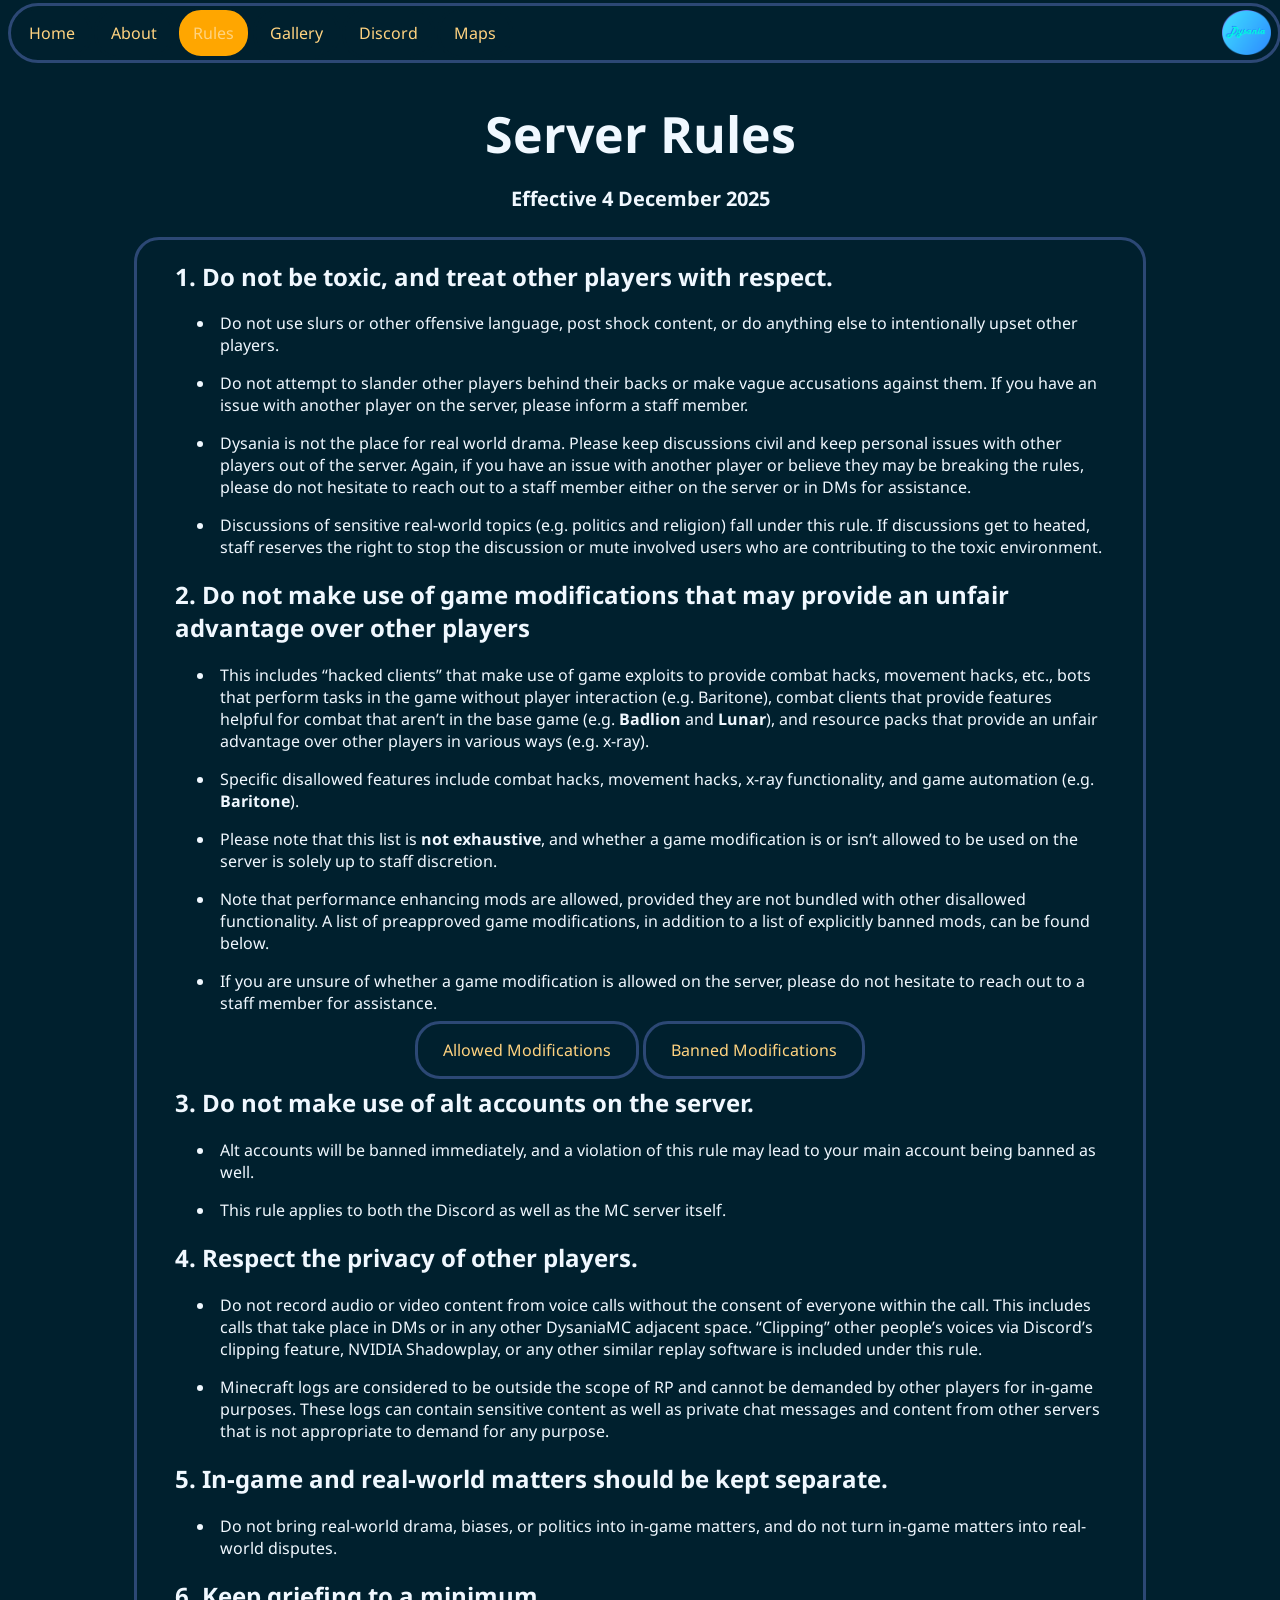
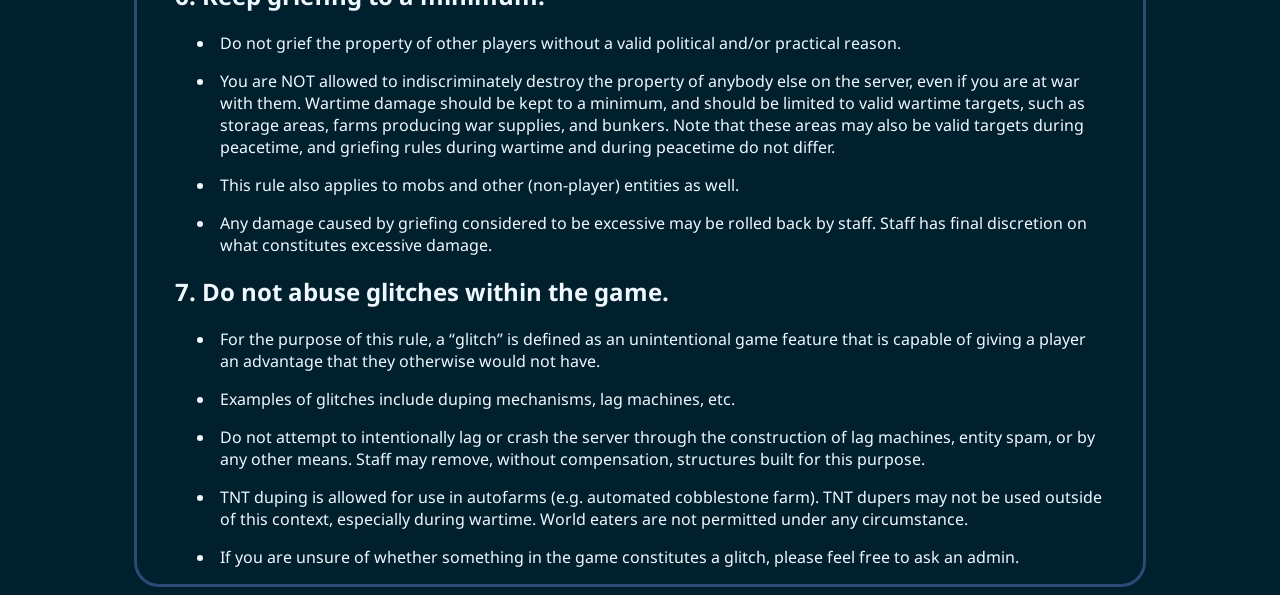
==== rules/index.html @ c0161432 "add rules page + fix navbar" ====
<!DOCTYPE html>
<html>
    <head>
        <title>DysaniaMC - Rules</title>
        <link rel="stylesheet" href="../style.css">
    </head>
    <body>
        <ul class="navbar">
            <li><a href="/">Home</a></li>
            <li><a href="/about">About</a></li>
            <li><a class="active" href="/rules">Rules</a></li>
            <li><a href="/gallery">Gallery</a></li>
            <li><a href="/discord">Discord</a></li>
            <li><a href="https://maps.dysaniamc.com">Maps</a></li>
            <li class="right"><img src="../dysania_logo_navbar.png" height="45px"></li>
        </ul>
        <h1 class="titular">Server Rules</h1>
        <h2 class="subtitular">Effective 4 December 2025</h2>
        <div class="content">
            <h2>1. Do not be toxic, and treat other players with respect.</h2>
            <ul class="rule">
                <li><p>Do not use slurs or other offensive language, post shock content, or do anything else to intentionally upset other players.</p></li>
                <li><p>Do not attempt to slander other players behind their backs or make vague accusations against them. If you have an issue with another player on the server, please inform a staff member.</p></li>
                <li><p>Dysania is not the place for real world drama. Please keep discussions civil and keep personal issues with other players out of the server. Again, if you have an issue with another player or believe they may be breaking the rules, please do not hesitate to reach out to a staff member either on the server or in DMs for assistance.</p></li>
                <li><p>Discussions of sensitive real-world topics (e.g. politics and religion) fall under this rule. If discussions get to heated, staff reserves the right to stop the discussion or mute involved users who are contributing to the toxic environment.</p></li>
            </ul>
            <h2>2. Do not make use of game modifications that may provide an unfair advantage over other players</h2>
            <ul class="rule">
                <li><p>This includes “hacked clients” that make use of game exploits to provide combat hacks, movement hacks, etc., bots that perform tasks in the game without player interaction (e.g. Baritone), combat clients that provide features helpful for combat that aren’t in the base game (e.g. <strong>Badlion</strong> and <strong>Lunar</strong>), and resource packs that provide an unfair advantage over other players in various ways (e.g. x-ray). </p></li>
                <li><p>Specific disallowed features include combat hacks, movement hacks, x-ray functionality, and game automation (e.g. <strong>Baritone</strong>).</p></li>
                <li><p>Please note that this list is <strong>not exhaustive</strong>, and whether a game modification is or isn’t allowed to be used on the server is solely up to staff discretion.</p></li>
                <li><p>Note that performance enhancing mods are allowed, provided they are not bundled with other disallowed functionality. A list of preapproved game modifications, in addition to a list of explicitly banned mods, can be found below.</p></li>
                <li><p>If you are unsure of whether a game modification is allowed on the server, please do not hesitate to reach out to a staff member for assistance.</p></li>
            </ul>
            <div class="buttons">
                <span class="button"><a href="/rules/allowed-mods">Allowed Modifications</a></span>
                <span class="button"><a href="/rules/banned-mods">Banned Modifications</a></span>
            </div>
            <h2>3. Do not make use of alt accounts on the server.</h2>
            <ul class="rule">
                <li><p>Alt accounts will be banned immediately, and a violation of this rule may lead to your main account being banned as well.</p></li>
                <li><p>This rule applies to both the Discord as well as the MC server itself.</p></li>
            </ul>
            <h2>4. Respect the privacy of other players.</h2>
            <ul class="rule">
                <li><p>Do not record audio or video content from voice calls without the consent of everyone within the call. This includes calls that take place in DMs or in any other DysaniaMC adjacent space. “Clipping” other people’s voices via Discord’s clipping feature, NVIDIA Shadowplay, or any other similar replay software is included under this rule.</p></li>
                <li><p>Minecraft logs are considered to be outside the scope of RP and cannot be demanded by other players for in-game purposes. These logs can contain sensitive content as well as private chat messages and content from other servers that is not appropriate to demand for any purpose.</p></li>
            </ul>
            <h2>5. In-game and real-world matters should be kept separate.</h2>
            <ul class="rule">
                <li><p>Do not bring real-world drama, biases, or politics into in-game matters, and do not turn in-game matters into real-world disputes.</p></li>
            </ul>
            <h2>6. Keep griefing to a minimum.</h2>
            <ul class="rule">
                <li><p>Do not grief the property of other players without a valid political and/or practical reason.</p></li>
                <li><p>You are NOT allowed to indiscriminately destroy the property of anybody else on the server, even if you are at war with them. Wartime damage should be kept to a minimum, and should be limited to valid wartime targets, such as storage areas, farms producing war supplies, and bunkers. Note that these areas may also be valid targets during peacetime, and griefing rules during wartime and during peacetime do not differ.</p></li>
                <li><p>This rule also applies to mobs and other (non-player) entities as well.</p></li>
                <li><p>Any damage caused by griefing considered to be excessive may be rolled back by staff. Staff has final discretion on what constitutes excessive damage.</p></li>
            </ul>
            <h2>7. Do not abuse glitches within the game.</h2>
            <ul class="rule">
                <li><p>For the purpose of this rule, a “glitch” is defined as an unintentional game feature that is capable of giving a player an advantage that they otherwise would not have.</p></li>
                <li><p>Examples of glitches include duping mechanisms, lag machines, etc.</p></li>
                <li><p>Do not attempt to intentionally lag or crash the server through the construction of lag machines, entity spam, or by any other means. Staff may remove, without compensation, structures built for this purpose.</p></li>
                <li><p>TNT duping is allowed for use in autofarms (e.g. automated cobblestone farm). TNT dupers may not be used outside of this context, especially during wartime. World eaters are not permitted under any circumstance.</p></li>
                <li><p>If you are unsure of whether something in the game constitutes a glitch, please feel free to ask an admin.</p></li>
            </ul>
        </div>
    </body>
</html>
---- style.css ----
/* font things */
@font-face {
    font-family: 'Noto Sans';
    font-style: normal;
    font-weight: 400;
    src: url(/fonts/NotoSans-Regular.ttf) format('truetype');
}
@font-face {
    font-family: 'Noto Sans';
    font-style: italic;
    font-weight: 400;
    src: url(/fonts/NotoSans-Italic.ttf) format('truetype');
}
@font-face {
    font-family: 'Noto Sans';
    font-style: bold;
    font-weight: 700;
    src: url(/fonts/NotoSans-Bold.ttf) format('truetype');
}
@font-face {
    font-family: 'Noto Sans';
    font-style: italic;
    font-weight: 700;
    src: url(/fonts/NotoSans-BoldItalic.ttf) format('truetype');
}

/* Main */
body {
    font-family: 'Noto Sans', sans-serif;
    background-color: #00202e;
    /*color: #ffd380; */
    color: #f0f8ff;
}
h1.titular {
    text-align: center;
    font-size: 50px;
    margin-top: 100px;
    margin-bottom: 5px;
}
h2.subtitular {
    text-align: center;
    font-size: 20px;
}
div.content {
    border-style: solid;
    border-radius: 25px;
    border-color: #2c4875;
    margin-left: 10%;
    margin-right: 10%;
    margin-top: 25px;
    padding-left: 3%;
    padding-right: 3%;
}
ul.rule li {
    padding-left: 5px;
}
div.buttons {
    text-align: center;
    align-items: center;
    margin-top: 25px;
    margin-bottom: 25px;
}
span.button a {
    text-align: center;
    text-decoration: none;
    color: #ffd380;
    border-style: solid;
    border-radius: 25px;
    border-color: #2c4875;
    padding-top: 15px;
    padding-bottom: 15px;
    padding-left: 25px;
    padding-right: 25px;
}
span.button a:hover {
    background-color: #8a508f;
}

/* Navbar */
ul.navbar {
    list-style-type: none;
    margin-left: 0;
    margin-bottom: 1px;
    margin-right: 0;
    margin-top: 3px;
    padding: 0;
    overflow: hidden;
    background-color: #00202e;
    border-style: solid;
    border-color: #2c4875;
    border-radius: 30px;
    position: fixed;
    top: 0;
    width: 99%;
}
ul.navbar li {
    float: left;
}
ul.navbar li a {
    display: block;
    color: #ffd380;
    text-align: center;
    padding: 12px 14px;
    text-decoration: none;
    border-style: solid;
    border-radius: 25px;
    border-color: #00202e;
    margin-top: 1px;
    margin-bottom: 1px;
    margin-left: 1px;
    margin-right: 1px;
}
ul.navbar li a:hover {
    background-color: #8a508f;
}
ul.navbar li a.active {
    background-color: #ffa600;
}
ul.navbar li.right {
    float: right
}
ul.navbar li.right img {
    margin-right:7px;
    margin-top: 4px;
    margin-bottom: 0px;
    padding-bottom: 0px;
}
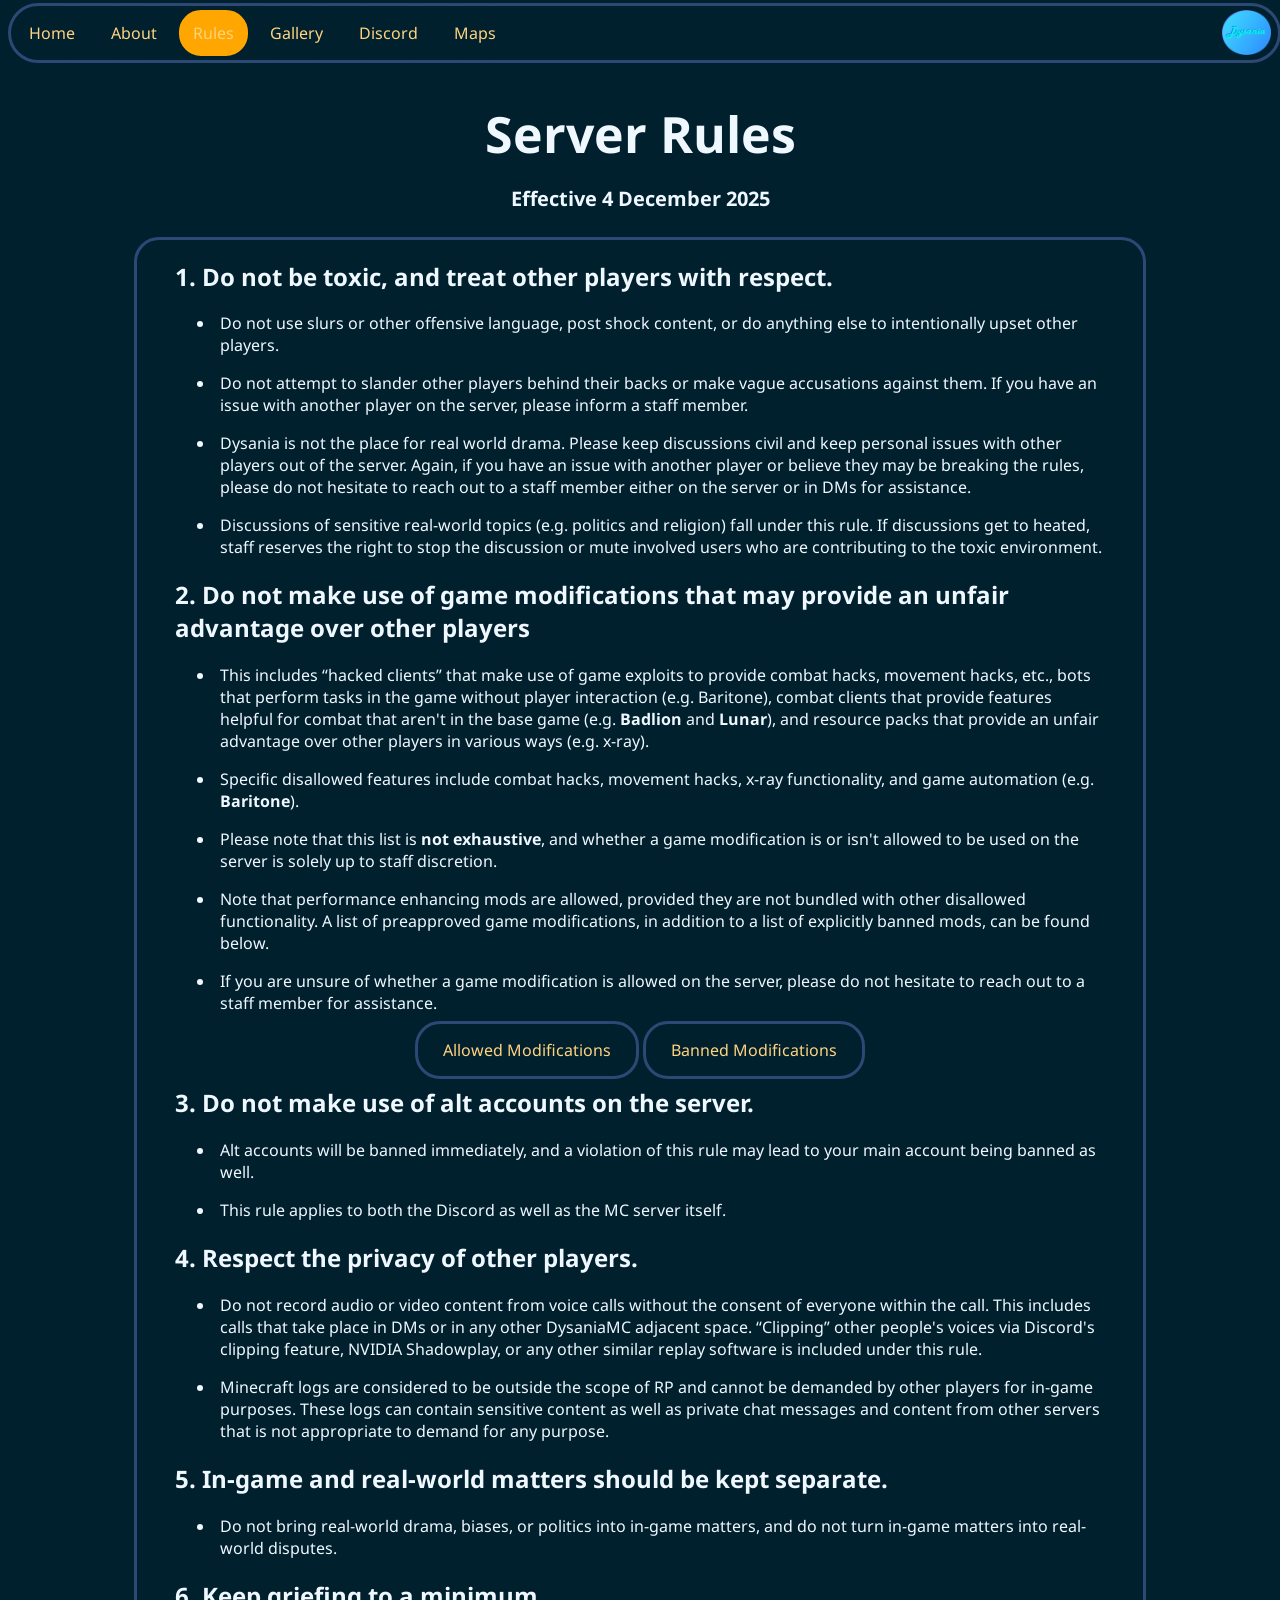
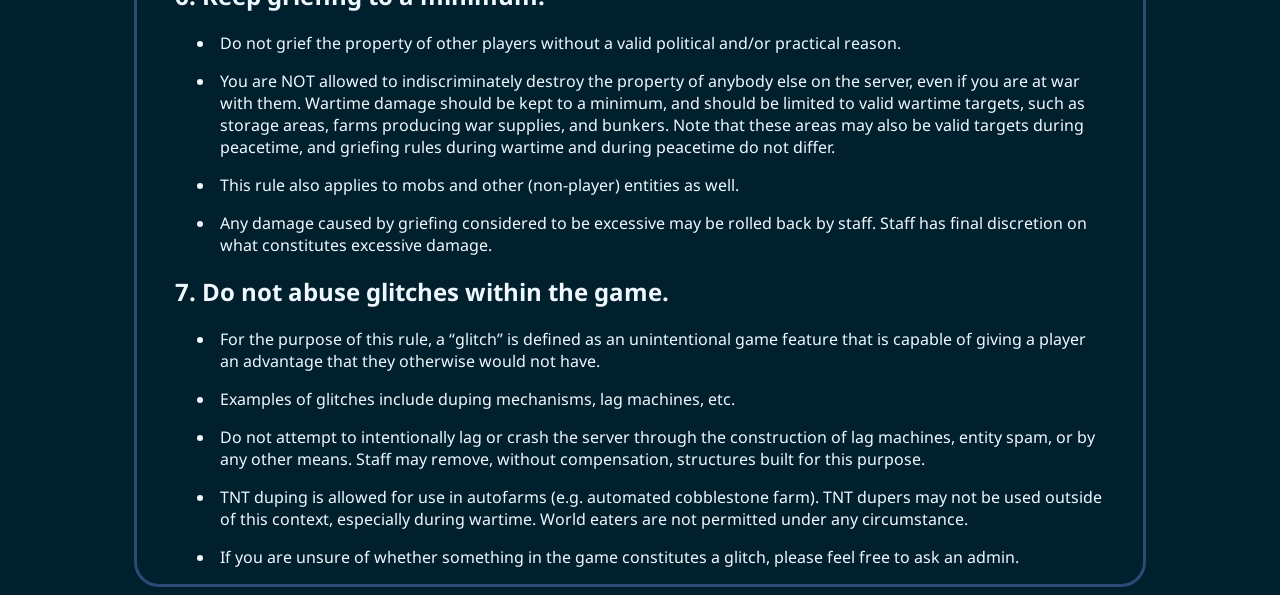
==== commit 41ecda38: "fix symbol bug" ====
--- a/rules/index.html
+++ b/rules/index.html
@@ -26,9 +26,9 @@
             </ul>
             <h2>2. Do not make use of game modifications that may provide an unfair advantage over other players</h2>
             <ul class="rule">
-                <li><p>This includes “hacked clients” that make use of game exploits to provide combat hacks, movement hacks, etc., bots that perform tasks in the game without player interaction (e.g. Baritone), combat clients that provide features helpful for combat that aren’t in the base game (e.g. <strong>Badlion</strong> and <strong>Lunar</strong>), and resource packs that provide an unfair advantage over other players in various ways (e.g. x-ray). </p></li>
+                <li><p>This includes “hacked clients” that make use of game exploits to provide combat hacks, movement hacks, etc., bots that perform tasks in the game without player interaction (e.g. Baritone), combat clients that provide features helpful for combat that aren't in the base game (e.g. <strong>Badlion</strong> and <strong>Lunar</strong>), and resource packs that provide an unfair advantage over other players in various ways (e.g. x-ray). </p></li>
                 <li><p>Specific disallowed features include combat hacks, movement hacks, x-ray functionality, and game automation (e.g. <strong>Baritone</strong>).</p></li>
-                <li><p>Please note that this list is <strong>not exhaustive</strong>, and whether a game modification is or isn’t allowed to be used on the server is solely up to staff discretion.</p></li>
+                <li><p>Please note that this list is <strong>not exhaustive</strong>, and whether a game modification is or isn't allowed to be used on the server is solely up to staff discretion.</p></li>
                 <li><p>Note that performance enhancing mods are allowed, provided they are not bundled with other disallowed functionality. A list of preapproved game modifications, in addition to a list of explicitly banned mods, can be found below.</p></li>
                 <li><p>If you are unsure of whether a game modification is allowed on the server, please do not hesitate to reach out to a staff member for assistance.</p></li>
             </ul>
@@ -43,7 +43,7 @@
             </ul>
             <h2>4. Respect the privacy of other players.</h2>
             <ul class="rule">
-                <li><p>Do not record audio or video content from voice calls without the consent of everyone within the call. This includes calls that take place in DMs or in any other DysaniaMC adjacent space. “Clipping” other people’s voices via Discord’s clipping feature, NVIDIA Shadowplay, or any other similar replay software is included under this rule.</p></li>
+                <li><p>Do not record audio or video content from voice calls without the consent of everyone within the call. This includes calls that take place in DMs or in any other DysaniaMC adjacent space. “Clipping” other people's voices via Discord's clipping feature, NVIDIA Shadowplay, or any other similar replay software is included under this rule.</p></li>
                 <li><p>Minecraft logs are considered to be outside the scope of RP and cannot be demanded by other players for in-game purposes. These logs can contain sensitive content as well as private chat messages and content from other servers that is not appropriate to demand for any purpose.</p></li>
             </ul>
             <h2>5. In-game and real-world matters should be kept separate.</h2>
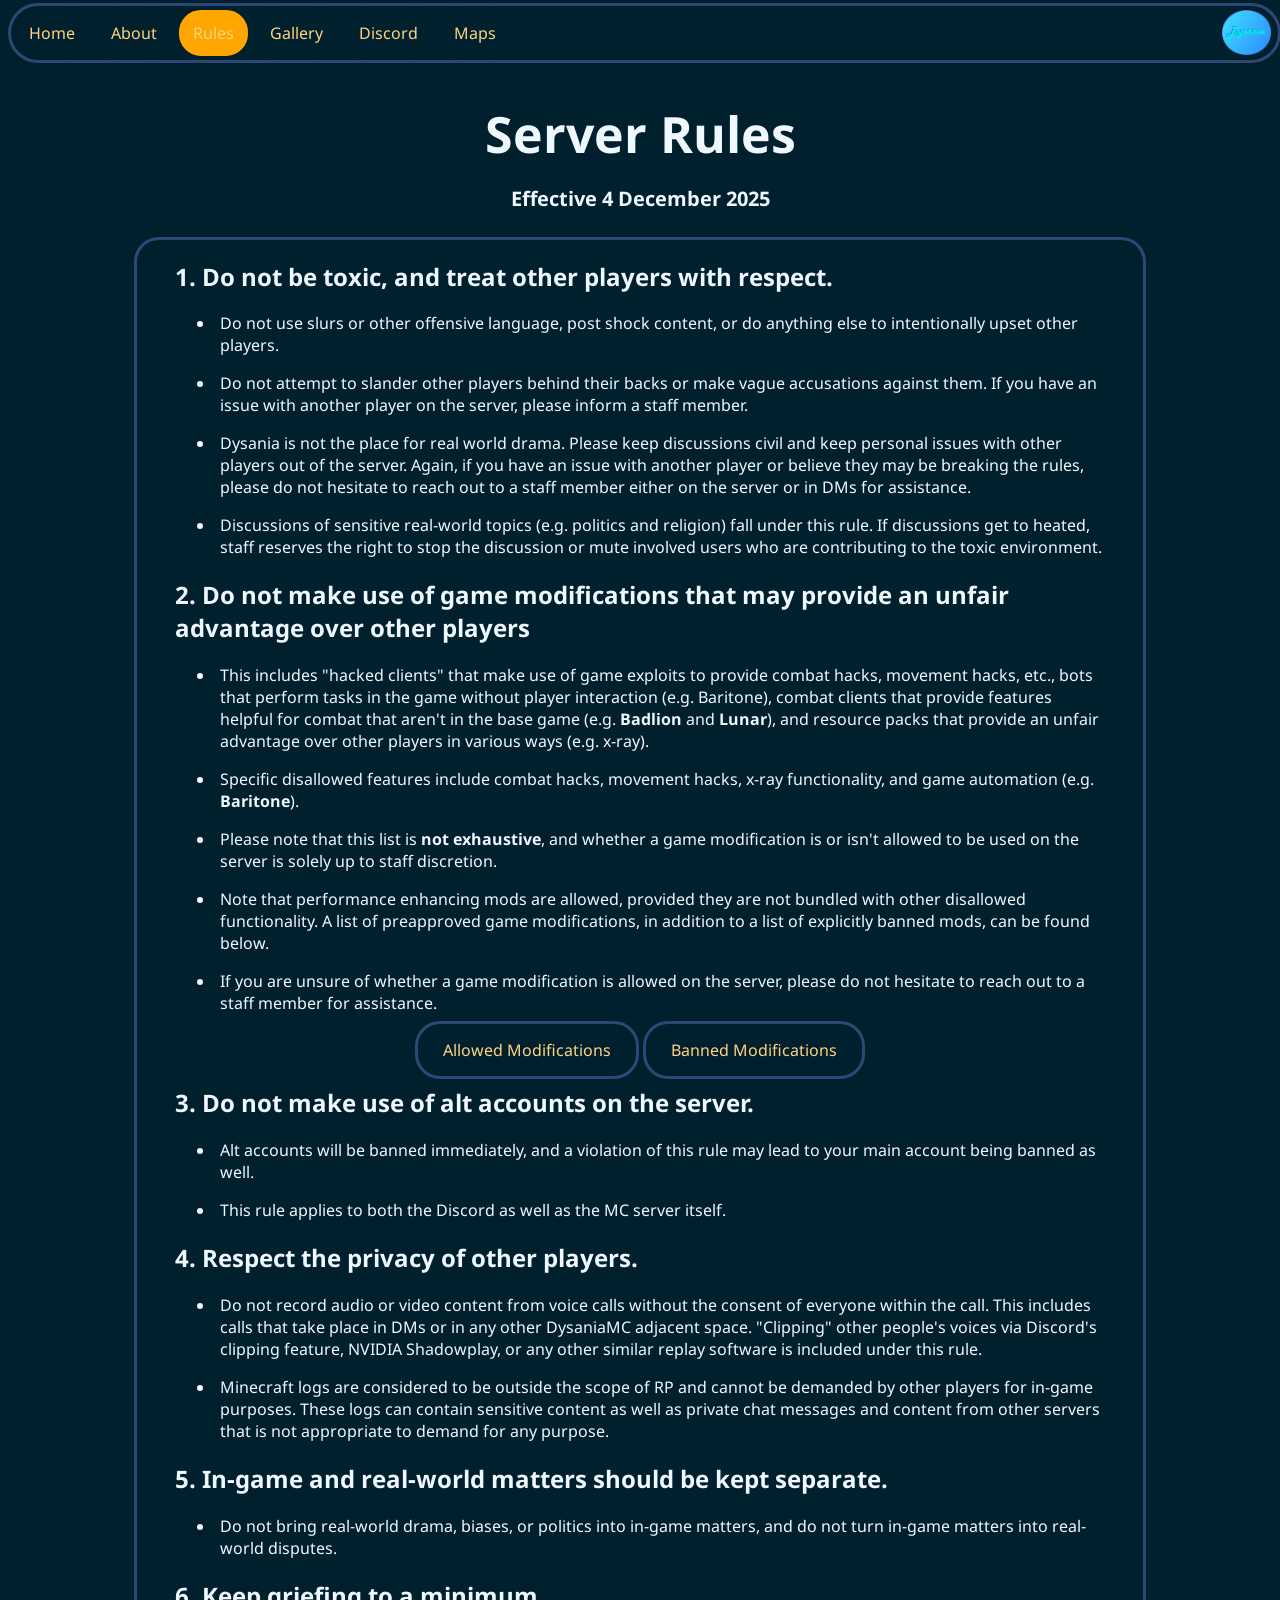
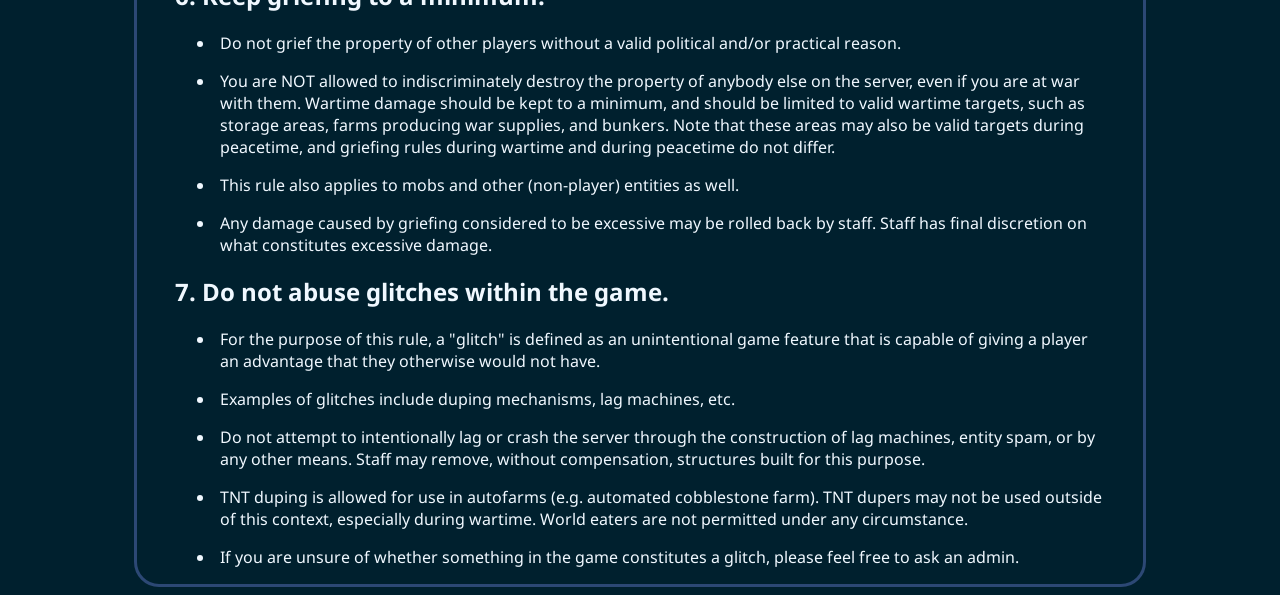
==== commit 1552ede2: "fix weird text" ====
--- a/rules/index.html
+++ b/rules/index.html
@@ -26,7 +26,7 @@
             </ul>
             <h2>2. Do not make use of game modifications that may provide an unfair advantage over other players</h2>
             <ul class="rule">
-                <li><p>This includes “hacked clients” that make use of game exploits to provide combat hacks, movement hacks, etc., bots that perform tasks in the game without player interaction (e.g. Baritone), combat clients that provide features helpful for combat that aren't in the base game (e.g. <strong>Badlion</strong> and <strong>Lunar</strong>), and resource packs that provide an unfair advantage over other players in various ways (e.g. x-ray). </p></li>
+                <li><p>This includes "hacked clients" that make use of game exploits to provide combat hacks, movement hacks, etc., bots that perform tasks in the game without player interaction (e.g. Baritone), combat clients that provide features helpful for combat that aren't in the base game (e.g. <strong>Badlion</strong> and <strong>Lunar</strong>), and resource packs that provide an unfair advantage over other players in various ways (e.g. x-ray). </p></li>
                 <li><p>Specific disallowed features include combat hacks, movement hacks, x-ray functionality, and game automation (e.g. <strong>Baritone</strong>).</p></li>
                 <li><p>Please note that this list is <strong>not exhaustive</strong>, and whether a game modification is or isn't allowed to be used on the server is solely up to staff discretion.</p></li>
                 <li><p>Note that performance enhancing mods are allowed, provided they are not bundled with other disallowed functionality. A list of preapproved game modifications, in addition to a list of explicitly banned mods, can be found below.</p></li>
@@ -43,7 +43,7 @@
             </ul>
             <h2>4. Respect the privacy of other players.</h2>
             <ul class="rule">
-                <li><p>Do not record audio or video content from voice calls without the consent of everyone within the call. This includes calls that take place in DMs or in any other DysaniaMC adjacent space. “Clipping” other people's voices via Discord's clipping feature, NVIDIA Shadowplay, or any other similar replay software is included under this rule.</p></li>
+                <li><p>Do not record audio or video content from voice calls without the consent of everyone within the call. This includes calls that take place in DMs or in any other DysaniaMC adjacent space. "Clipping" other people's voices via Discord's clipping feature, NVIDIA Shadowplay, or any other similar replay software is included under this rule.</p></li>
                 <li><p>Minecraft logs are considered to be outside the scope of RP and cannot be demanded by other players for in-game purposes. These logs can contain sensitive content as well as private chat messages and content from other servers that is not appropriate to demand for any purpose.</p></li>
             </ul>
             <h2>5. In-game and real-world matters should be kept separate.</h2>
@@ -59,7 +59,7 @@
             </ul>
             <h2>7. Do not abuse glitches within the game.</h2>
             <ul class="rule">
-                <li><p>For the purpose of this rule, a “glitch” is defined as an unintentional game feature that is capable of giving a player an advantage that they otherwise would not have.</p></li>
+                <li><p>For the purpose of this rule, a "glitch" is defined as an unintentional game feature that is capable of giving a player an advantage that they otherwise would not have.</p></li>
                 <li><p>Examples of glitches include duping mechanisms, lag machines, etc.</p></li>
                 <li><p>Do not attempt to intentionally lag or crash the server through the construction of lag machines, entity spam, or by any other means. Staff may remove, without compensation, structures built for this purpose.</p></li>
                 <li><p>TNT duping is allowed for use in autofarms (e.g. automated cobblestone farm). TNT dupers may not be used outside of this context, especially during wartime. World eaters are not permitted under any circumstance.</p></li>
